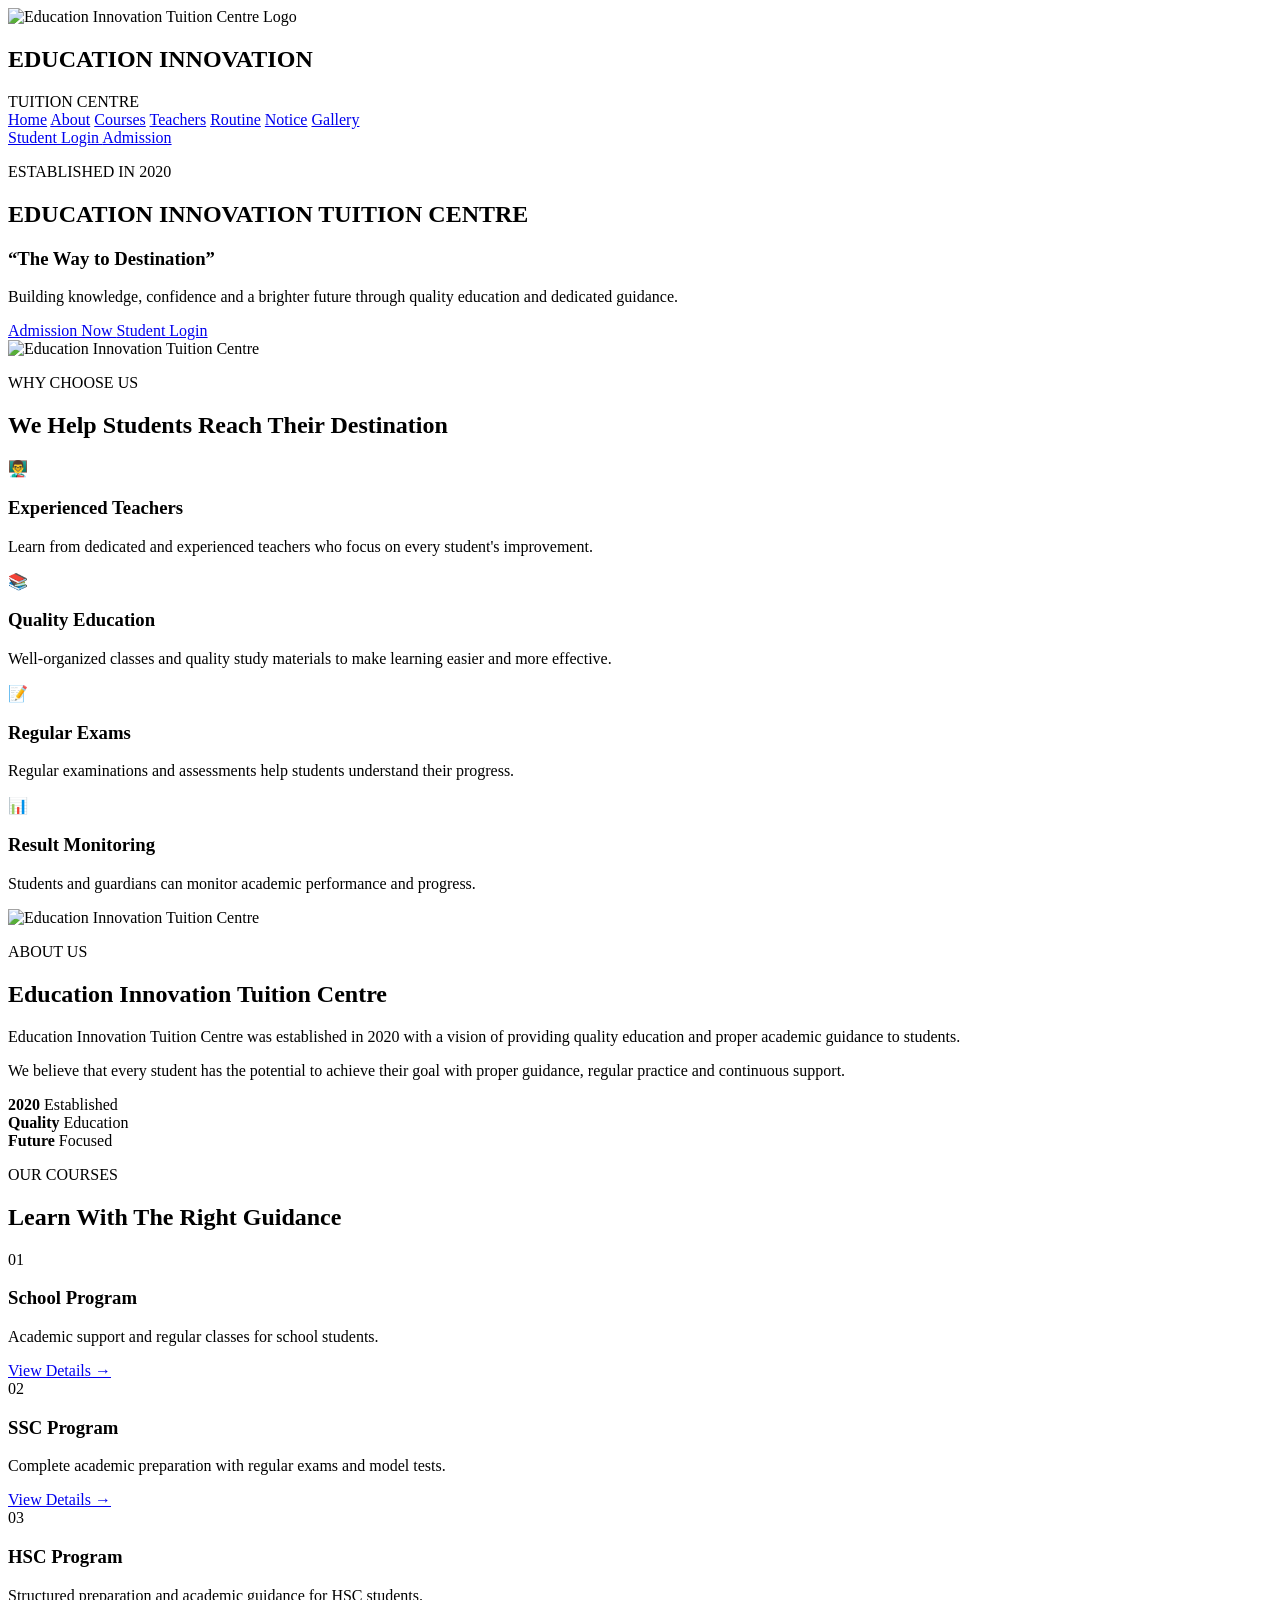
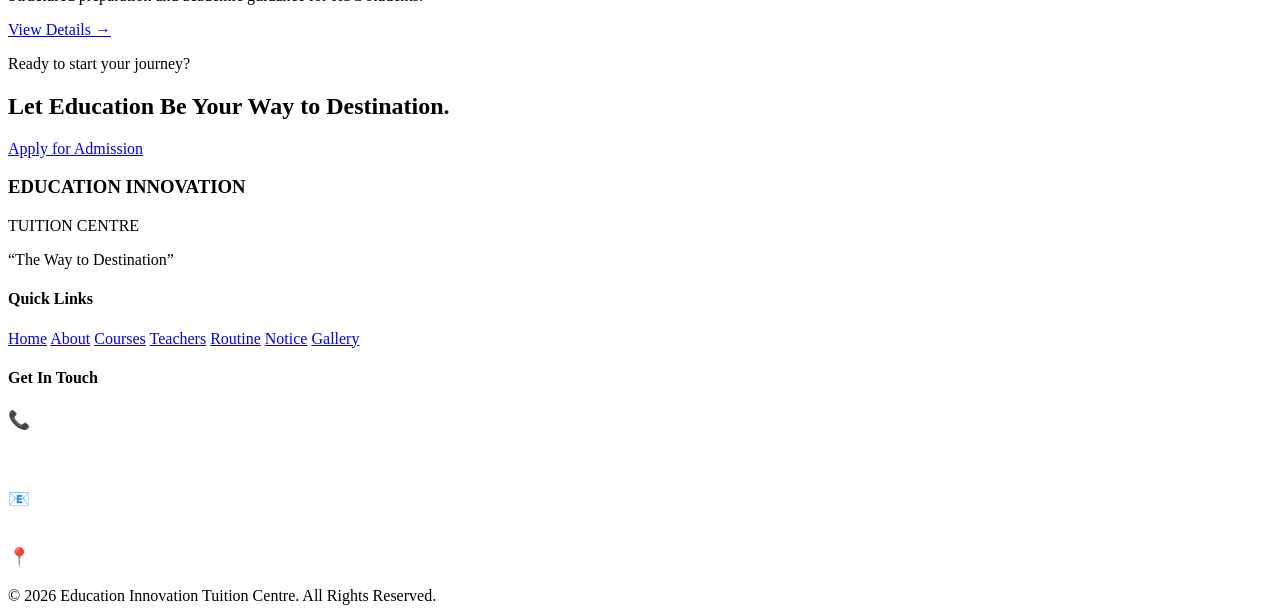
==== index.html @ efa28a13 "Add files via upload" ====
<!DOCTYPE html>
<html lang="en">

<head>
    <meta charset="UTF-8">
    <meta name="viewport" content="width=device-width, initial-scale=1.0">

    <title>Education Innovation Tuition Centre</title>

    <link rel="stylesheet" href="css/style.css">
    <style>
        /* Contact Section Visual Enhancement */
        .footer-contact-info {
            display: flex;
            flex-direction: column;
            gap: 16px;
        }

        .contact-item {
            display: flex;
            align-items: flex-start;
            gap: 12px;
        }

        .contact-icon {
            font-size: 18px;
            line-height: 1.4;
        }

        .contact-details h5 {
            margin: 0 0 4px 0;
            font-size: 14px;
            font-weight: 600;
            color: #ffffff;
            text-transform: uppercase;
            letter-spacing: 0.5px;
        }

        .contact-details p {
            margin: 0;
            font-size: 13.5px;
            line-height: 1.6;
            color: rgba(255, 255, 255, 0.8);
        }

        .contact-details a {
            color: rgba(255, 255, 255, 0.8);
            text-decoration: none;
            transition: color 0.3s ease;
        }

        .contact-details a:hover {
            color: #ffffff;
        }
    </style>
</head>

<body>

    <!-- Navigation Bar -->
    <header class="navbar">

        <a href="index.html" class="logo-area" style="text-decoration: none; color: inherit;">
            <img src="images/logo.png" alt="Education Innovation Tuition Centre Logo">
            <div class="brand-name">
                <h2>EDUCATION INNOVATION</h2>
                <span>TUITION CENTRE</span>
            </div>
        </a>

        <nav>
            <a href="index.html">Home</a>
            <a href="index.html#about">About</a>
            <a href="courses.html">Courses</a>
            <a href="teachers.html">Teachers</a>
            <a href="routine.html">Routine</a>
            <a href="notice.html">Notice</a>
            <a href="gallery.html">Gallery</a>
        </nav>

        <div class="nav-buttons">

            <a href="student-login.html" id="nav-login-btn" class="login-btn">
                Student Login
            </a>

            <a href="admission.html" class="admission-btn">
                Admission
            </a>

        </div>

    </header>


    <!-- Hero Section -->
    <section class="hero" id="home">

        <!-- Mixed Bubbles Background (Floating + Raindrop) -->
        <div class="bubbles-background">
            <div class="bubble float-bubble float-1"></div>
            <div class="bubble float-bubble float-2"></div>
            <div class="bubble float-bubble float-3"></div>
            <div class="bubble float-bubble float-4"></div>
            <div class="bubble float-bubble float-5"></div>

            <div class="bubble rain-bubble rain-1"></div>
            <div class="bubble rain-bubble rain-2"></div>
            <div class="bubble rain-bubble rain-3"></div>
            <div class="bubble rain-bubble rain-4"></div>
            <div class="bubble rain-bubble rain-5"></div>
        </div>

        <div class="hero-content">

            <p class="established">
                ESTABLISHED IN 2020
            </p>

            <h1>
                EDUCATION INNOVATION
                <span>TUITION CENTRE</span>
            </h1>

            <h3>
                “The Way to Destination”
            </h3>

            <p class="hero-text">
                Building knowledge, confidence and a brighter future
                through quality education and dedicated guidance.
            </p>

            <div class="hero-buttons">

                <a href="admission.html" class="primary-btn">
                    Admission Now
                </a>

                <a href="student-login.html" id="hero-login-btn" class="secondary-btn">
                    Student Login
                </a>

            </div>

        </div>


        <div class="hero-logo">

            <img src="images/logo.png" alt="Education Innovation Tuition Centre">

        </div>

    </section>


    <!-- Why Choose Us -->
    <section class="why-us">

        <div class="section-title">

            <p>WHY CHOOSE US</p>

            <h2>
                We Help Students Reach Their Destination
            </h2>

        </div>


        <div class="feature-container">

            <div class="feature-card">

                <div class="feature-icon">
                    👨‍🏫
                </div>

                <h3>
                    Experienced Teachers
                </h3>

                <p>
                    Learn from dedicated and experienced teachers
                    who focus on every student's improvement.
                </p>

            </div>


            <div class="feature-card">

                <div class="feature-icon">
                    📚
                </div>

                <h3>
                    Quality Education
                </h3>

                <p>
                    Well-organized classes and quality study materials
                    to make learning easier and more effective.
                </p>

            </div>


            <div class="feature-card">

                <div class="feature-icon">
                    📝
                </div>

                <h3>
                    Regular Exams
                </h3>

                <p>
                    Regular examinations and assessments help students
                    understand their progress.
                </p>

            </div>


            <div class="feature-card">

                <div class="feature-icon">
                    📊
                </div>

                <h3>
                    Result Monitoring
                </h3>

                <p>
                    Students and guardians can monitor academic
                    performance and progress.
                </p>

            </div>

        </div>

    </section>


    <!-- About Section -->
    <section class="about" id="about">

        <div class="about-image">

            <img src="images/logo.png" alt="Education Innovation Tuition Centre">

        </div>


        <div class="about-content">

            <p class="section-label">
                ABOUT US
            </p>

            <h2>
                Education Innovation Tuition Centre
            </h2>

            <p>
                Education Innovation Tuition Centre was established
                in 2020 with a vision of providing quality education
                and proper academic guidance to students.
            </p>

            <p>
                We believe that every student has the potential to
                achieve their goal with proper guidance, regular
                practice and continuous support.
            </p>

            <div class="about-stats">

                <div>
                    <strong>2020</strong>
                    <span>Established</span>
                </div>

                <div>
                    <strong>Quality</strong>
                    <span>Education</span>
                </div>

                <div>
                    <strong>Future</strong>
                    <span>Focused</span>
                </div>

            </div>

        </div>

    </section>


    <!-- Courses -->
    <section class="courses" id="courses">

        <div class="section-title">

            <p>OUR COURSES</p>

            <h2>
                Learn With The Right Guidance
            </h2>

        </div>


        <div class="course-container">

            <div class="course-card">

                <span>01</span>

                <h3>
                    School Program
                </h3>

                <p>
                    Academic support and regular classes for
                    school students.
                </p>

                <a href="courses.html">
                    View Details →
                </a>

            </div>


            <div class="course-card">

                <span>02</span>

                <h3>
                    SSC Program
                </h3>

                <p>
                    Complete academic preparation with regular
                    exams and model tests.
                </p>

                <a href="courses.html">
                    View Details →
                </a>

            </div>


            <div class="course-card">

                <span>03</span>

                <h3>
                    HSC Program
                </h3>

                <p>
                    Structured preparation and academic guidance
                    for HSC students.
                </p>

                <a href="courses.html">
                    View Details →
                </a>

            </div>

        </div>

    </section>


    <!-- CTA -->
    <section class="cta">

        <div>

            <p>
                Ready to start your journey?
            </p>

            <h2>
                Let Education Be Your Way to Destination.
            </h2>

        </div>

        <a href="admission.html" class="cta-btn">
            Apply for Admission
        </a>

    </section>


    <!-- Footer -->
    <footer id="contact">

        <div class="footer-content">

            <div>

                <h3>
                    EDUCATION INNOVATION
                </h3>

                <p>
                    TUITION CENTRE
                </p>

                <span>
                    “The Way to Destination”
                </span>

            </div>


            <div>

                <h4>
                    Quick Links
                </h4>

                <a href="index.html">Home</a>
                <a href="index.html#about">About</a>
                <a href="courses.html">Courses</a>
                <a href="teachers.html">Teachers</a>
                <a href="routine.html">Routine</a>
                <a href="notice.html">Notice</a>
                <a href="gallery.html">Gallery</a>

            </div>


            <!-- Updated & Styled Contact Section -->
            <div>

                <h4>
                    Get In Touch
                </h4>

                <div class="footer-contact-info">

                    <div class="contact-item">
                        <span class="contact-icon">📞</span>
                        <div class="contact-details">
                            <h5>Phone</h5>
                            <p>+880 1518982823<br>+880 1767547289</p>
                        </div>
                    </div>

                    <div class="contact-item">
                        <span class="contact-icon">📧</span>
                        <div class="contact-details">
                            <h5>Email</h5>
                            <p><a href="mailto:educationinnovationtuition@gmail.com">educationinnovationtuition@gmail.com</a></p>
                        </div>
                    </div>

                    <div class="contact-item">
                        <span class="contact-icon">📍</span>
                        <div class="contact-details">
                            <h5>Location</h5>
                            <p>Kasba Kalibari, Pirganj, Natore</p>
                        </div>
                    </div>

                </div>

            </div>

        </div>


        <div class="copyright">

            © 2026 Education Innovation Tuition Centre.
            All Rights Reserved.

        </div>

    </footer>


    <script src="js/script.js"></script>

    <!-- Student Session Check Script -->
    <script>
        document.addEventListener("DOMContentLoaded", function () {
            const studentRoll = localStorage.getItem("studentRoll");
            const navLoginBtn = document.getElementById("nav-login-btn");
            const heroLoginBtn = document.getElementById("hero-login-btn");

            if (studentRoll) {
                // Navbar-এর My Dashboard
                if (navLoginBtn) {
                    navLoginBtn.innerText = "👨‍🎓 My Dashboard";
                    navLoginBtn.href = "student-dashboard.html";
                    
                    navLoginBtn.style.backgroundColor = "transparent";
                    navLoginBtn.style.color = "#6c5ce7";
                    navLoginBtn.style.border = "1.5px solid #6c5ce7";
                    navLoginBtn.style.boxShadow = "none";

                    navLoginBtn.addEventListener("mouseover", () => {
                        navLoginBtn.style.backgroundColor = "#6c5ce7";
                        navLoginBtn.style.color = "#ffffff";
                    });
                    navLoginBtn.addEventListener("mouseout", () => {
                        navLoginBtn.style.backgroundColor = "transparent";
                        navLoginBtn.style.color = "#6c5ce7";
                    });
                }

                // Hero Section-এর My Dashboard
                if (heroLoginBtn) {
                    heroLoginBtn.innerText = "👨‍🎓 My Dashboard";
                    heroLoginBtn.href = "student-dashboard.html";
                    
                    heroLoginBtn.style.backgroundColor = "transparent";
                    heroLoginBtn.style.color = "#6c5ce7";
                    heroLoginBtn.style.border = "2px solid #6c5ce7";

                    heroLoginBtn.addEventListener("mouseover", () => {
                        heroLoginBtn.style.backgroundColor = "#6c5ce7";
                        heroLoginBtn.style.color = "#ffffff";
                    });
                    heroLoginBtn.addEventListener("mouseout", () => {
                        heroLoginBtn.style.backgroundColor = "transparent";
                        heroLoginBtn.style.color = "#6c5ce7";
                    });
                }
            }
        });
    </script>

</body>

</html>
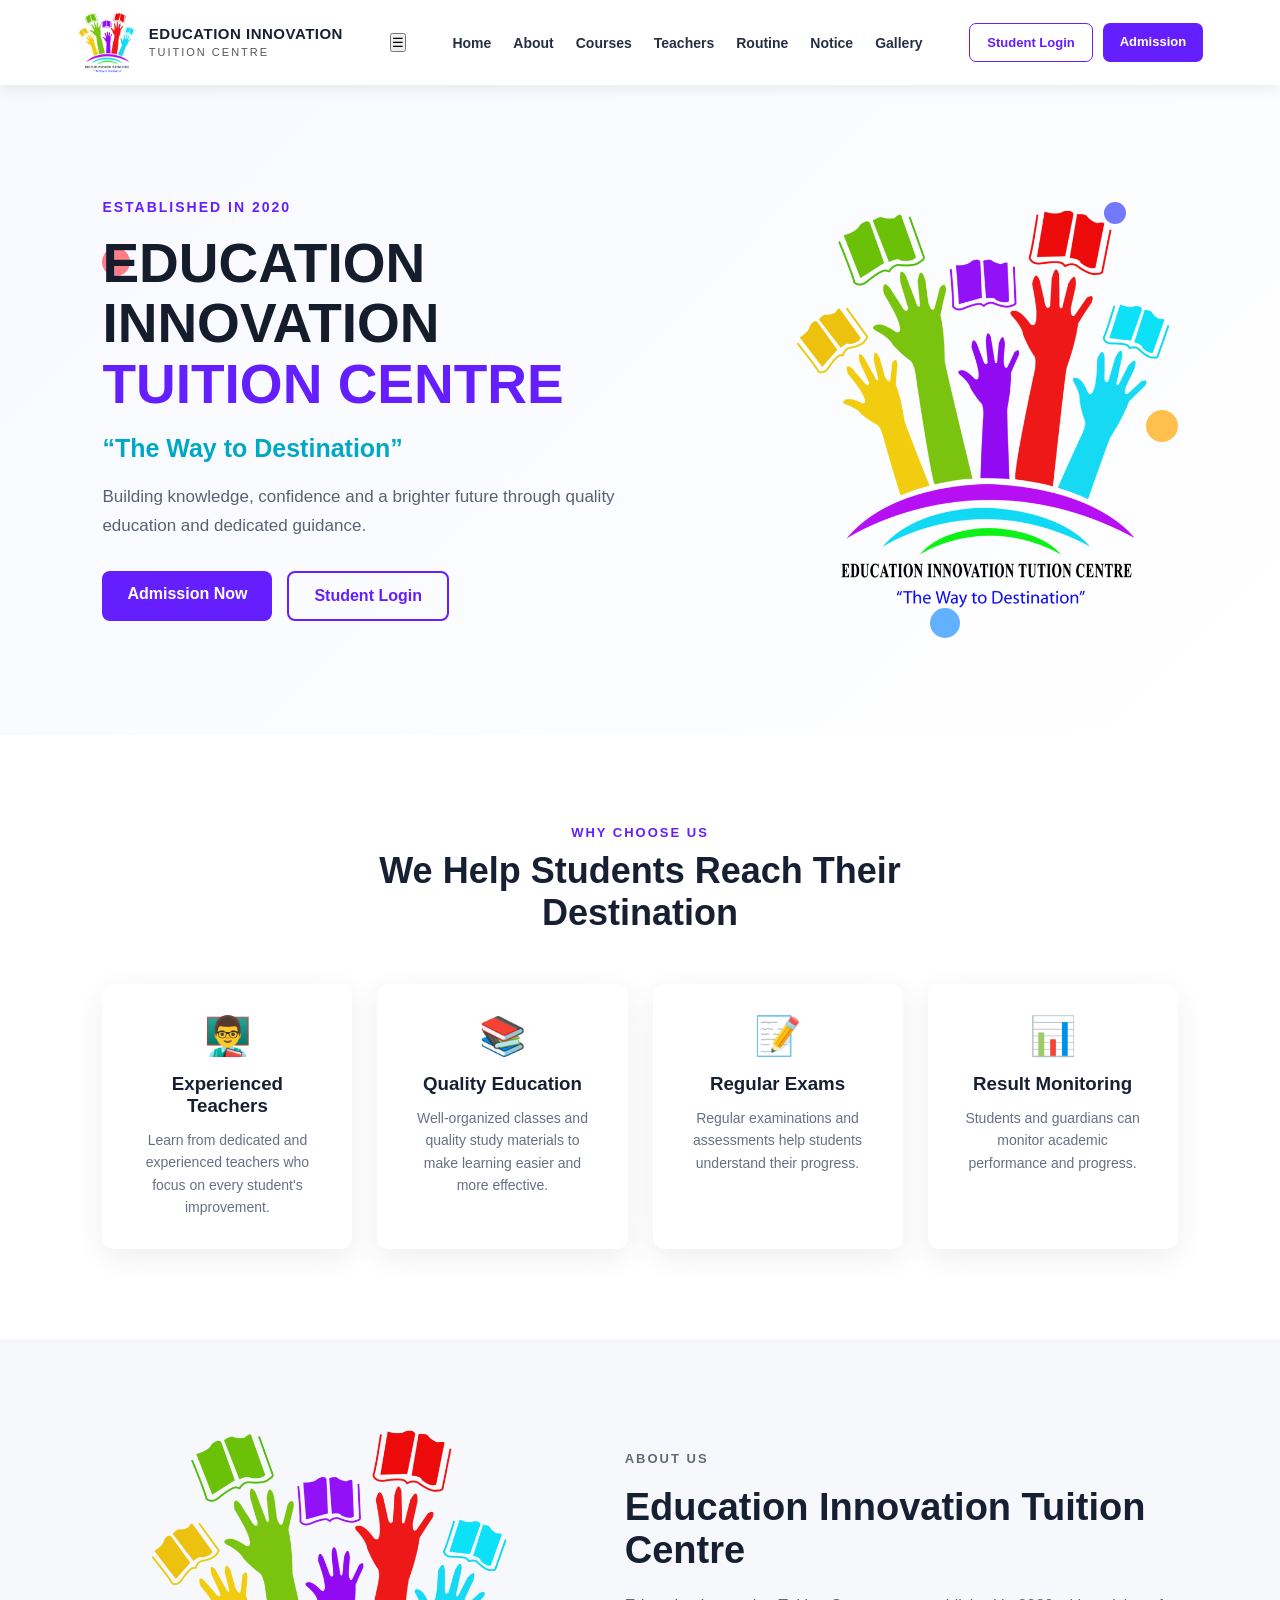
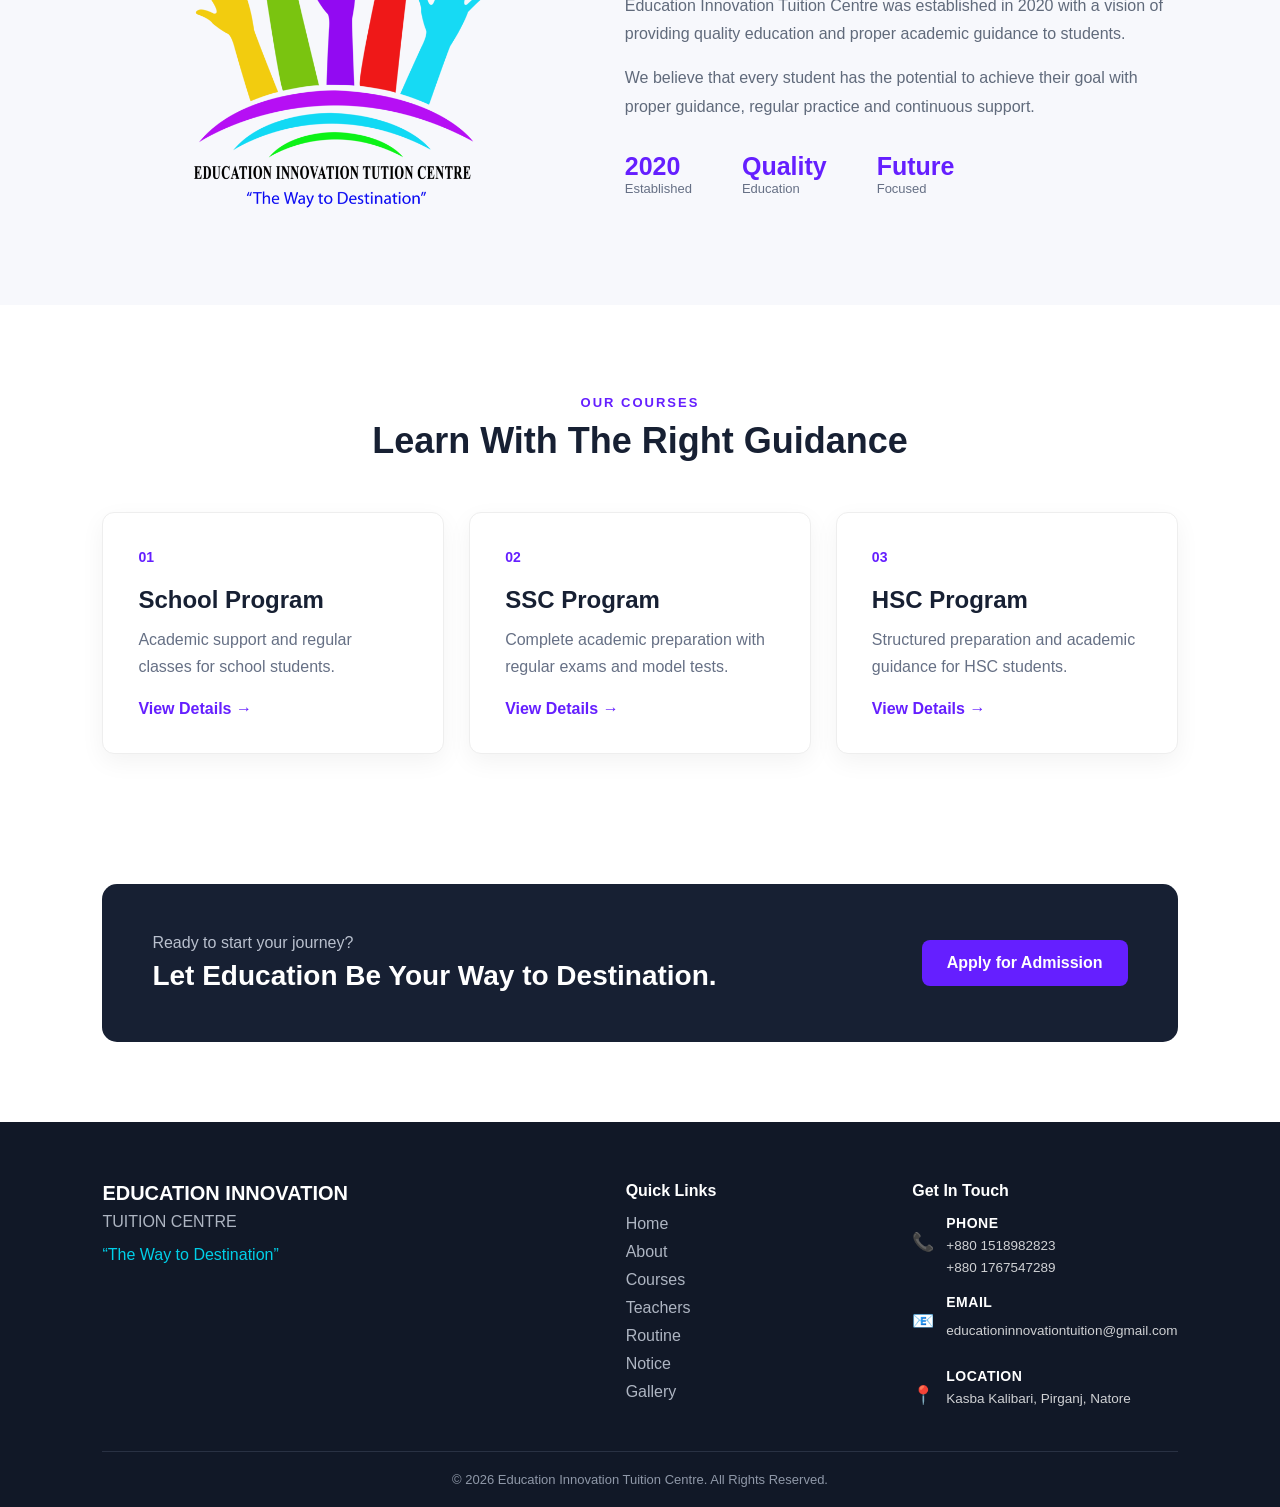
==== commit cbaeeb73: "Add files via upload" ====
--- a/index.html
+++ b/index.html
@@ -57,7 +57,6 @@
 
 <body>
 
-    <!-- Navigation Bar -->
     <header class="navbar">
 
         <a href="index.html" class="logo-area" style="text-decoration: none; color: inherit;">
@@ -68,7 +67,9 @@
             </div>
         </a>
 
-        <nav>
+        <button class="hamburger-menu" id="hamburger-btn" aria-label="Toggle Navigation">☰</button>
+
+        <nav id="nav-menu">
             <a href="index.html">Home</a>
             <a href="index.html#about">About</a>
             <a href="courses.html">Courses</a>
@@ -93,10 +94,8 @@
     </header>
 
 
-    <!-- Hero Section -->
     <section class="hero" id="home">
 
-        <!-- Mixed Bubbles Background (Floating + Raindrop) -->
         <div class="bubbles-background">
             <div class="bubble float-bubble float-1"></div>
             <div class="bubble float-bubble float-2"></div>
@@ -155,7 +154,6 @@
     </section>
 
 
-    <!-- Why Choose Us -->
     <section class="why-us">
 
         <div class="section-title">
@@ -247,7 +245,6 @@
     </section>
 
 
-    <!-- About Section -->
     <section class="about" id="about">
 
         <div class="about-image">
@@ -303,7 +300,6 @@
     </section>
 
 
-    <!-- Courses -->
     <section class="courses" id="courses">
 
         <div class="section-title">
@@ -383,7 +379,6 @@
     </section>
 
 
-    <!-- CTA -->
     <section class="cta">
 
         <div>
@@ -405,7 +400,6 @@
     </section>
 
 
-    <!-- Footer -->
     <footer id="contact">
 
         <div class="footer-content">
@@ -444,7 +438,6 @@
             </div>
 
 
-            <!-- Updated & Styled Contact Section -->
             <div>
 
                 <h4>
@@ -496,15 +489,25 @@
 
     <script src="js/script.js"></script>
 
-    <!-- Student Session Check Script -->
     <script>
         document.addEventListener("DOMContentLoaded", function () {
+            // Hamburger Menu Toggle
+            const hamburgerBtn = document.getElementById("hamburger-btn");
+            const navMenu = document.getElementById("nav-menu");
+
+            if (hamburgerBtn && navMenu) {
+                hamburgerBtn.addEventListener("click", function () {
+                    navMenu.classList.toggle("active");
+                });
+            }
+
+            // Student Session Check
             const studentRoll = localStorage.getItem("studentRoll");
             const navLoginBtn = document.getElementById("nav-login-btn");
             const heroLoginBtn = document.getElementById("hero-login-btn");
 
             if (studentRoll) {
-                // Navbar-এর My Dashboard
+                // Navbar-er My Dashboard
                 if (navLoginBtn) {
                     navLoginBtn.innerText = "👨‍🎓 My Dashboard";
                     navLoginBtn.href = "student-dashboard.html";
@@ -524,7 +527,7 @@
                     });
                 }
 
-                // Hero Section-এর My Dashboard
+                // Hero Section-er My Dashboard
                 if (heroLoginBtn) {
                     heroLoginBtn.innerText = "👨‍🎓 My Dashboard";
                     heroLoginBtn.href = "student-dashboard.html";
--- a/css/style.css
+++ b/css/style.css
@@ -0,0 +1,971 @@
+* {
+    margin: 0;
+    padding: 0;
+    box-sizing: border-box;
+}
+
+html {
+    scroll-behavior: smooth;
+}
+
+body {
+    font-family: Arial, Helvetica, sans-serif;
+    color: #172033;
+    background: #ffffff;
+}
+
+
+/* =========================
+   NAVBAR
+========================= */
+
+.navbar {
+    width: 100%;
+    min-height: 85px;
+
+    display: flex;
+    align-items: center;
+    justify-content: space-between;
+
+    padding: 12px 6%;
+
+    background: #ffffff;
+
+    box-shadow: 0 3px 15px rgba(0, 0, 0, 0.08);
+
+    position: sticky;
+    top: 0;
+    z-index: 1000;
+}
+
+
+.logo-area {
+    display: flex;
+    align-items: center;
+    gap: 12px;
+}
+
+
+.logo-area img {
+    width: 60px;
+    height: 60px;
+    object-fit: contain;
+}
+
+
+.brand-name h2 {
+    font-size: 15px;
+    color: #182033;
+    letter-spacing: 0.5px;
+}
+
+
+.brand-name span {
+    font-size: 11px;
+    color: #555;
+    letter-spacing: 2px;
+}
+
+
+.navbar nav {
+    display: flex;
+    gap: 22px;
+}
+
+
+.navbar nav a {
+    text-decoration: none;
+    color: #263044;
+    font-size: 14px;
+    font-weight: 600;
+}
+
+
+.navbar nav a:hover {
+    color: #651fff;
+}
+
+
+.nav-buttons {
+    display: flex;
+    gap: 10px;
+}
+
+
+.login-btn,
+.admission-btn {
+    text-decoration: none;
+    padding: 11px 17px;
+    border-radius: 7px;
+    font-size: 13px;
+    font-weight: bold;
+}
+
+
+.login-btn {
+    color: #651fff;
+    border: 1px solid #651fff;
+}
+
+
+.admission-btn {
+    background: #651fff;
+    color: white;
+}
+
+
+/* =========================
+   HERO
+========================= */
+
+.hero {
+    min-height: 650px;
+
+    display: flex;
+    align-items: center;
+    justify-content: space-between;
+
+    padding: 70px 8%;
+
+    background: linear-gradient(
+        135deg,
+        #f7f9ff,
+        #ffffff
+    );
+}
+
+
+.hero-content {
+    max-width: 650px;
+}
+
+
+.established {
+    color: #651fff;
+    font-size: 14px;
+    font-weight: bold;
+    letter-spacing: 2px;
+    margin-bottom: 18px;
+}
+
+
+.hero h1 {
+    font-size: 55px;
+    line-height: 1.1;
+    color: #151c2c;
+}
+
+
+.hero h1 span {
+    display: block;
+    color: #651fff;
+}
+
+
+.hero h3 {
+    margin-top: 20px;
+
+    font-size: 25px;
+
+    color: #00a8c6;
+}
+
+
+.hero-text {
+    margin-top: 20px;
+
+    max-width: 550px;
+
+    font-size: 17px;
+
+    line-height: 1.7;
+
+    color: #596273;
+}
+
+
+.hero-buttons {
+    display: flex;
+    gap: 15px;
+
+    margin-top: 30px;
+}
+
+
+.primary-btn,
+.secondary-btn {
+    text-decoration: none;
+
+    padding: 14px 25px;
+
+    border-radius: 8px;
+
+    font-weight: bold;
+}
+
+
+.primary-btn {
+    background: #651fff;
+    color: white;
+}
+
+
+.secondary-btn {
+    border: 2px solid #651fff;
+    color: #651fff;
+}
+
+
+.hero-logo {
+    width: 390px;
+
+    display: flex;
+    justify-content: center;
+}
+
+
+.hero-logo img {
+    width: 100%;
+    max-width: 380px;
+
+    object-fit: contain;
+}
+
+
+/* =========================
+   SECTION TITLE
+========================= */
+
+.section-title {
+    text-align: center;
+
+    max-width: 700px;
+
+    margin: auto;
+
+    margin-bottom: 50px;
+}
+
+
+.section-title p,
+.section-label {
+    color: #651fff;
+
+    font-weight: bold;
+
+    letter-spacing: 2px;
+
+    font-size: 13px;
+
+    margin-bottom: 10px;
+}
+
+
+.section-title h2 {
+    font-size: 36px;
+
+    color: #172033;
+}
+
+
+/* =========================
+   WHY US
+========================= */
+
+.why-us {
+    padding: 90px 8%;
+}
+
+
+.feature-container {
+    display: grid;
+
+    grid-template-columns:
+        repeat(4, 1fr);
+
+    gap: 25px;
+}
+
+
+.feature-card {
+    padding: 30px;
+
+    text-align: center;
+
+    border-radius: 12px;
+
+    background: white;
+
+    box-shadow:
+        0 8px 30px rgba(0, 0, 0, 0.07);
+
+    transition: 0.3s;
+}
+
+
+.feature-card:hover {
+    transform: translateY(-7px);
+}
+
+
+.feature-icon {
+    font-size: 38px;
+
+    margin-bottom: 15px;
+}
+
+
+.feature-card h3 {
+    margin-bottom: 12px;
+}
+
+
+.feature-card p {
+    color: #667085;
+
+    line-height: 1.6;
+
+    font-size: 14px;
+}
+
+
+/* =========================
+   ABOUT
+========================= */
+
+.about {
+    display: flex;
+
+    align-items: center;
+
+    gap: 70px;
+
+    padding: 90px 8%;
+
+    background: #f7f8fc;
+}
+
+
+.about-image {
+    width: 45%;
+
+    text-align: center;
+}
+
+
+.about-image img {
+    width: 80%;
+    max-width: 400px;
+}
+
+
+.about-content {
+    width: 55%;
+}
+
+
+.about-content h2 {
+    font-size: 38px;
+
+    margin-bottom: 20px;
+}
+
+
+.about-content > p {
+    color: #606a7b;
+
+    line-height: 1.8;
+
+    margin-bottom: 15px;
+}
+
+
+.about-stats {
+    display: flex;
+
+    gap: 50px;
+
+    margin-top: 30px;
+}
+
+
+.about-stats div {
+    display: flex;
+
+    flex-direction: column;
+}
+
+
+.about-stats strong {
+    font-size: 25px;
+
+    color: #651fff;
+}
+
+
+.about-stats span {
+    color: #667085;
+
+    font-size: 13px;
+}
+
+
+/* =========================
+   COURSES
+========================= */
+
+.courses {
+    padding: 90px 8%;
+}
+
+
+.course-container {
+    display: grid;
+
+    grid-template-columns:
+        repeat(3, 1fr);
+
+    gap: 25px;
+}
+
+
+.course-card {
+    padding: 35px;
+
+    border-radius: 12px;
+
+    background: #ffffff;
+
+    border: 1px solid #eeeeee;
+
+    box-shadow:
+        0 8px 25px rgba(0, 0, 0, 0.05);
+}
+
+
+.course-card span {
+    font-size: 14px;
+
+    color: #651fff;
+
+    font-weight: bold;
+}
+
+
+.course-card h3 {
+    font-size: 24px;
+
+    margin: 20px 0 12px;
+}
+
+
+.course-card p {
+    color: #667085;
+
+    line-height: 1.7;
+
+    margin-bottom: 20px;
+}
+
+
+.course-card a {
+    color: #651fff;
+
+    text-decoration: none;
+
+    font-weight: bold;
+}
+
+
+/* =========================
+   CTA
+========================= */
+
+.cta {
+    margin: 40px 8% 80px;
+
+    padding: 50px;
+
+    border-radius: 15px;
+
+    display: flex;
+
+    align-items: center;
+
+    justify-content: space-between;
+
+    background: #172033;
+
+    color: white;
+}
+
+
+.cta p {
+    color: #b9c0ce;
+
+    margin-bottom: 8px;
+}
+
+
+.cta h2 {
+    font-size: 28px;
+}
+
+
+.cta-btn {
+    text-decoration: none;
+
+    padding: 14px 25px;
+
+    border-radius: 8px;
+
+    background: #651fff;
+
+    color: white;
+
+    font-weight: bold;
+}
+
+
+/* =========================
+   FOOTER
+========================= */
+
+footer {
+    background: #111827;
+
+    color: white;
+
+    padding: 60px 8% 20px;
+}
+
+
+.footer-content {
+    display: grid;
+
+    grid-template-columns:
+        2fr 1fr 1fr;
+
+    gap: 50px;
+
+    padding-bottom: 40px;
+}
+
+
+.footer-content h3 {
+    font-size: 20px;
+}
+
+
+.footer-content p {
+    color: #aeb5c2;
+
+    margin-top: 8px;
+}
+
+
+.footer-content span {
+    display: block;
+
+    margin-top: 15px;
+
+    color: #00cfe8;
+}
+
+
+.footer-content h4 {
+    margin-bottom: 15px;
+}
+
+
+.footer-content a {
+    display: block;
+
+    text-decoration: none;
+
+    color: #aeb5c2;
+
+    margin: 10px 0;
+}
+
+
+.copyright {
+    text-align: center;
+
+    padding-top: 20px;
+
+    border-top: 1px solid #293143;
+
+    color: #8f98a8;
+
+    font-size: 13px;
+}
+
+
+/* =========================
+   ADMISSION FORM & UPLOAD
+========================= */
+
+.photo-upload-container {
+    display: flex;
+    flex-direction: column;
+    align-items: center;
+    gap: 8px;
+}
+
+.photo-box {
+    width: 120px;
+    height: 140px;
+    border: 2px dashed #651fff;
+    display: flex;
+    flex-direction: column;
+    justify-content: center;
+    align-items: center;
+    text-align: center;
+    font-size: 13px;
+    font-weight: bold;
+    color: #555;
+    background: #fdfdfd;
+    cursor: pointer;
+    overflow: hidden;
+    position: relative;
+    border-radius: 6px;
+    transition: all 0.3s ease;
+}
+
+.photo-box:hover {
+    background: #f0ebff;
+    border-color: #4b00d1;
+}
+
+.upload-btn {
+    background: #651fff;
+    color: white;
+    border: none;
+    padding: 6px 12px;
+    font-size: 12px;
+    border-radius: 4px;
+    cursor: pointer;
+    font-weight: bold;
+    transition: background 0.3s ease;
+}
+
+.upload-btn:hover {
+    background: #4b00d1;
+}
+
+
+/* =========================
+   MOBILE RESPONSIVE
+========================= */
+
+@media (max-width: 1000px) {
+
+    .navbar nav {
+        display: none;
+    }
+
+    .hero {
+        flex-direction: column;
+
+        text-align: center;
+    }
+
+    .hero-content {
+        max-width: 800px;
+    }
+
+    .hero-buttons {
+        justify-content: center;
+    }
+
+    .hero-logo {
+        margin-top: 40px;
+    }
+
+    .feature-container {
+        grid-template-columns:
+            repeat(2, 1fr);
+    }
+
+    .about {
+        flex-direction: column;
+    }
+
+    .about-image,
+    .about-content {
+        width: 100%;
+
+        text-align: center;
+    }
+
+    .about-stats {
+        justify-content: center;
+    }
+
+    .course-container {
+        grid-template-columns:
+            repeat(2, 1fr);
+    }
+
+    .cta {
+        flex-direction: column;
+
+        gap: 25px;
+
+        text-align: center;
+    }
+}
+
+
+@media (max-width: 600px) {
+
+    .navbar {
+        padding: 10px 4%;
+    }
+
+    .brand-name {
+        display: none;
+    }
+
+    .nav-buttons {
+        display: none;
+    }
+
+    .hero {
+        padding: 60px 5%;
+    }
+
+    .hero h1 {
+        font-size: 38px;
+    }
+
+    .hero h3 {
+        font-size: 20px;
+    }
+
+    .hero-logo {
+        width: 280px;
+    }
+
+    .feature-container,
+    .course-container {
+        grid-template-columns: 1fr;
+    }
+
+    .about {
+        padding: 70px 5%;
+    }
+
+    .about-content h2 {
+        font-size: 30px;
+    }
+
+    .about-stats {
+        gap: 25px;
+    }
+
+    .cta {
+        margin-left: 5%;
+        margin-right: 5%;
+    }
+
+    .footer-content {
+        grid-template-columns: 1fr;
+    }
+}
+
+
+/* =========================
+   LOGO HOVER ANIMATION
+========================= */
+
+.logo-area img, 
+.hero-logo img, 
+.about-image img {
+    transition: transform 0.4s ease, filter 0.4s ease;
+    cursor: pointer;
+}
+
+.logo-area img:hover {
+    transform: scale(1.1) rotate(-5deg);
+    filter: drop-shadow(0px 4px 8px rgba(101, 31, 255, 0.4));
+}
+
+.hero-logo img:hover, 
+.about-image img:hover {
+    transform: scale(1.06) translateY(-6px);
+    filter: drop-shadow(0px 10px 20px rgba(0, 0, 0, 0.2));
+}
+/* ==========================================
+   MIXED BUBBLE ANIMATION (FLOATING + RAINDROP)
+========================================== */
+
+/* Hero Base Styling */
+.hero {
+    position: relative;
+    background-color: #f4f7ff;
+    overflow: hidden;
+}
+
+/* Ensure Text & Logo Stay Above Background */
+.hero-content, 
+.hero-logo {
+    position: relative;
+    z-index: 5;
+}
+
+/* Background Container */
+.bubbles-background {
+    position: absolute;
+    top: 0;
+    left: 0;
+    width: 100%;
+    height: 100%;
+    z-index: 1;
+    pointer-events: none;
+}
+
+/* Common Bubble Styling */
+.bubble {
+    position: absolute;
+    border-radius: 50%;
+    opacity: 0.7;
+}
+
+/* ----------------------------------
+   1. FLOATING BUBBLES (ঘোরাফেরা করবে)
+----------------------------------- */
+.float-1 {
+    width: 28px;
+    height: 28px;
+    background: #ff4757; /* লাল */
+    top: 25%;
+    left: 8%;
+    animation: moveAround1 12s ease-in-out infinite alternate;
+}
+
+.float-2 {
+    width: 22px;
+    height: 22px;
+    background: #3742fa; /* নীল */
+    top: 18%;
+    right: 12%;
+    animation: moveAround2 14s ease-in-out infinite alternate;
+}
+
+.float-3 {
+    width: 32px;
+    height: 32px;
+    background: #ffa502; /* হলুদ/কমলা */
+    top: 50%;
+    right: 8%;
+    animation: moveAround1 16s ease-in-out infinite alternate;
+}
+
+.float-4 {
+    width: 24px;
+    height: 24px;
+    background: #2ed573; /* সবুজ */
+    bottom: 20%;
+    left: 12%;
+    animation: moveAround2 11s ease-in-out infinite alternate;
+}
+
+.float-5 {
+    width: 30px;
+    height: 30px;
+    background: #1e90ff; /* আকাশী নীল */
+    bottom: 15%;
+    right: 25%;
+    animation: moveAround1 15s ease-in-out infinite alternate;
+}
+
+/* ----------------------------------
+   2. RAINDROP BUBBLES (উপর থেকে ঝরবে)
+----------------------------------- */
+.rain-bubble {
+    top: -35px;
+    animation: bubbleRainfall linear infinite;
+}
+
+.rain-1 {
+    width: 20px;
+    height: 20px;
+    background: #3742fa; /* নীল */
+    left: 18%;
+    animation-duration: 8s;
+    animation-delay: 0s;
+}
+
+.rain-2 {
+    width: 26px;
+    height: 26px;
+    background: #ff4757; /* লাল */
+    left: 38%;
+    animation-duration: 10s;
+    animation-delay: 2s;
+}
+
+.rain-3 {
+    width: 18px;
+    height: 18px;
+    background: #2ed573; /* সবুজ */
+    left: 60%;
+    animation-duration: 7s;
+    animation-delay: 4s;
+}
+
+.rain-4 {
+    width: 25px;
+    height: 25px;
+    background: #ffa502; /* অরেঞ্জ */
+    left: 78%;
+    animation-duration: 9s;
+    animation-delay: 1s;
+}
+
+.rain-5 {
+    width: 16px;
+    height: 16px;
+    background: #ff6b81; /* পিংক */
+    left: 92%;
+    animation-duration: 6.5s;
+    animation-delay: 3s;
+}
+
+/* ----------------------------------
+   ANIMATION KEYFRAMES
+----------------------------------- */
+
+/* চারদিকে ঘোরার অ্যানিমেশন ১ */
+@keyframes moveAround1 {
+    0% { transform: translate(0px, 0px) scale(1); }
+    25% { transform: translate(30px, -40px) scale(1.1); }
+    50% { transform: translate(-25px, 35px) scale(0.9); }
+    75% { transform: translate(40px, 20px) scale(1.05); }
+    100% { transform: translate(-30px, -20px) scale(1); }
+}
+
+/* চারদিকে ঘোরার অ্যানিমেশন ২ */
+@keyframes moveAround2 {
+    0% { transform: translate(0px, 0px) scale(1); }
+    30% { transform: translate(-35px, 25px) scale(0.95); }
+    60% { transform: translate(25px, -30px) scale(1.08); }
+    80% { transform: translate(-20px, -25px) scale(1); }
+    100% { transform: translate(30px, 35px) scale(0.9); }
+}
+
+/* ওপর থেকে ঝরে পড়ার অ্যানিমেশন */
+@keyframes bubbleRainfall {
+    0% {
+        transform: translateY(-20px);
+        opacity: 0;
+    }
+    20% { opacity: 0.7; }
+    80% { opacity: 0.7; }
+    100% {
+        transform: translateY(105vh);
+        opacity: 0;
+    }
+}
